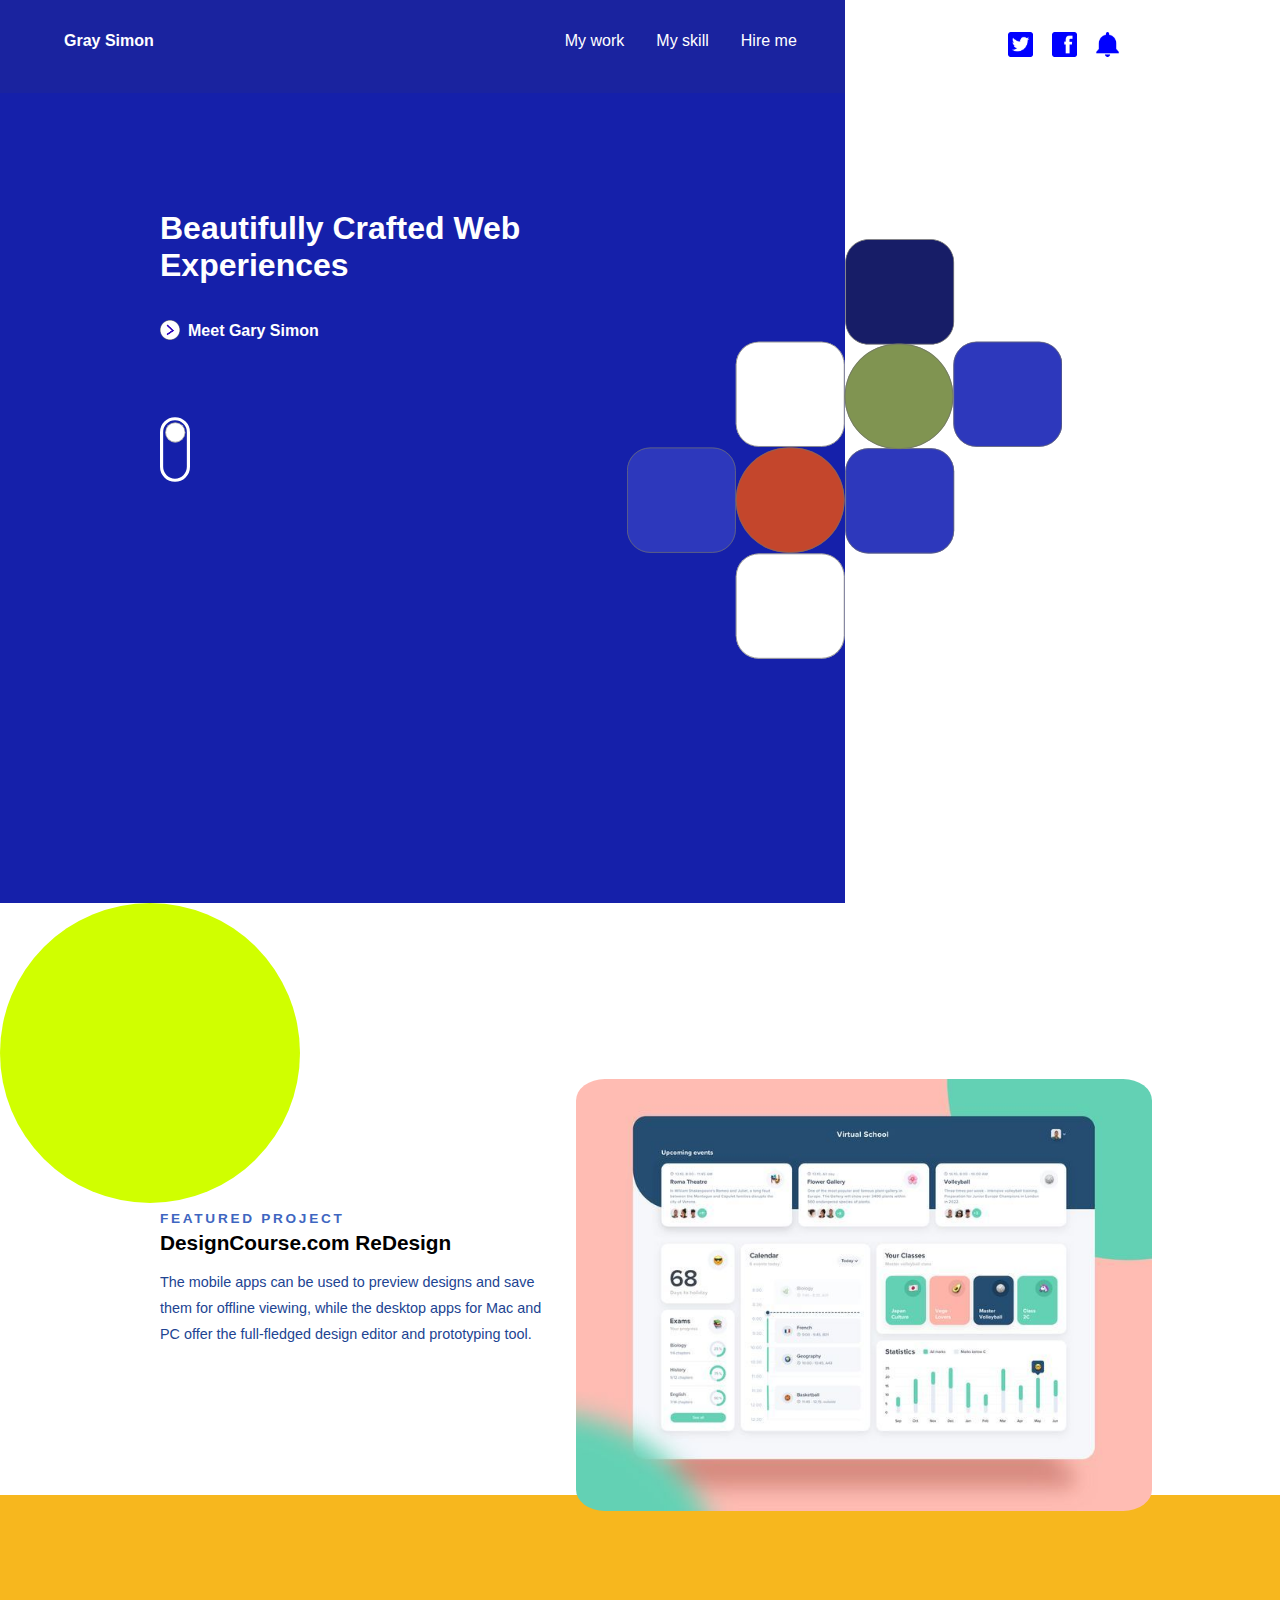
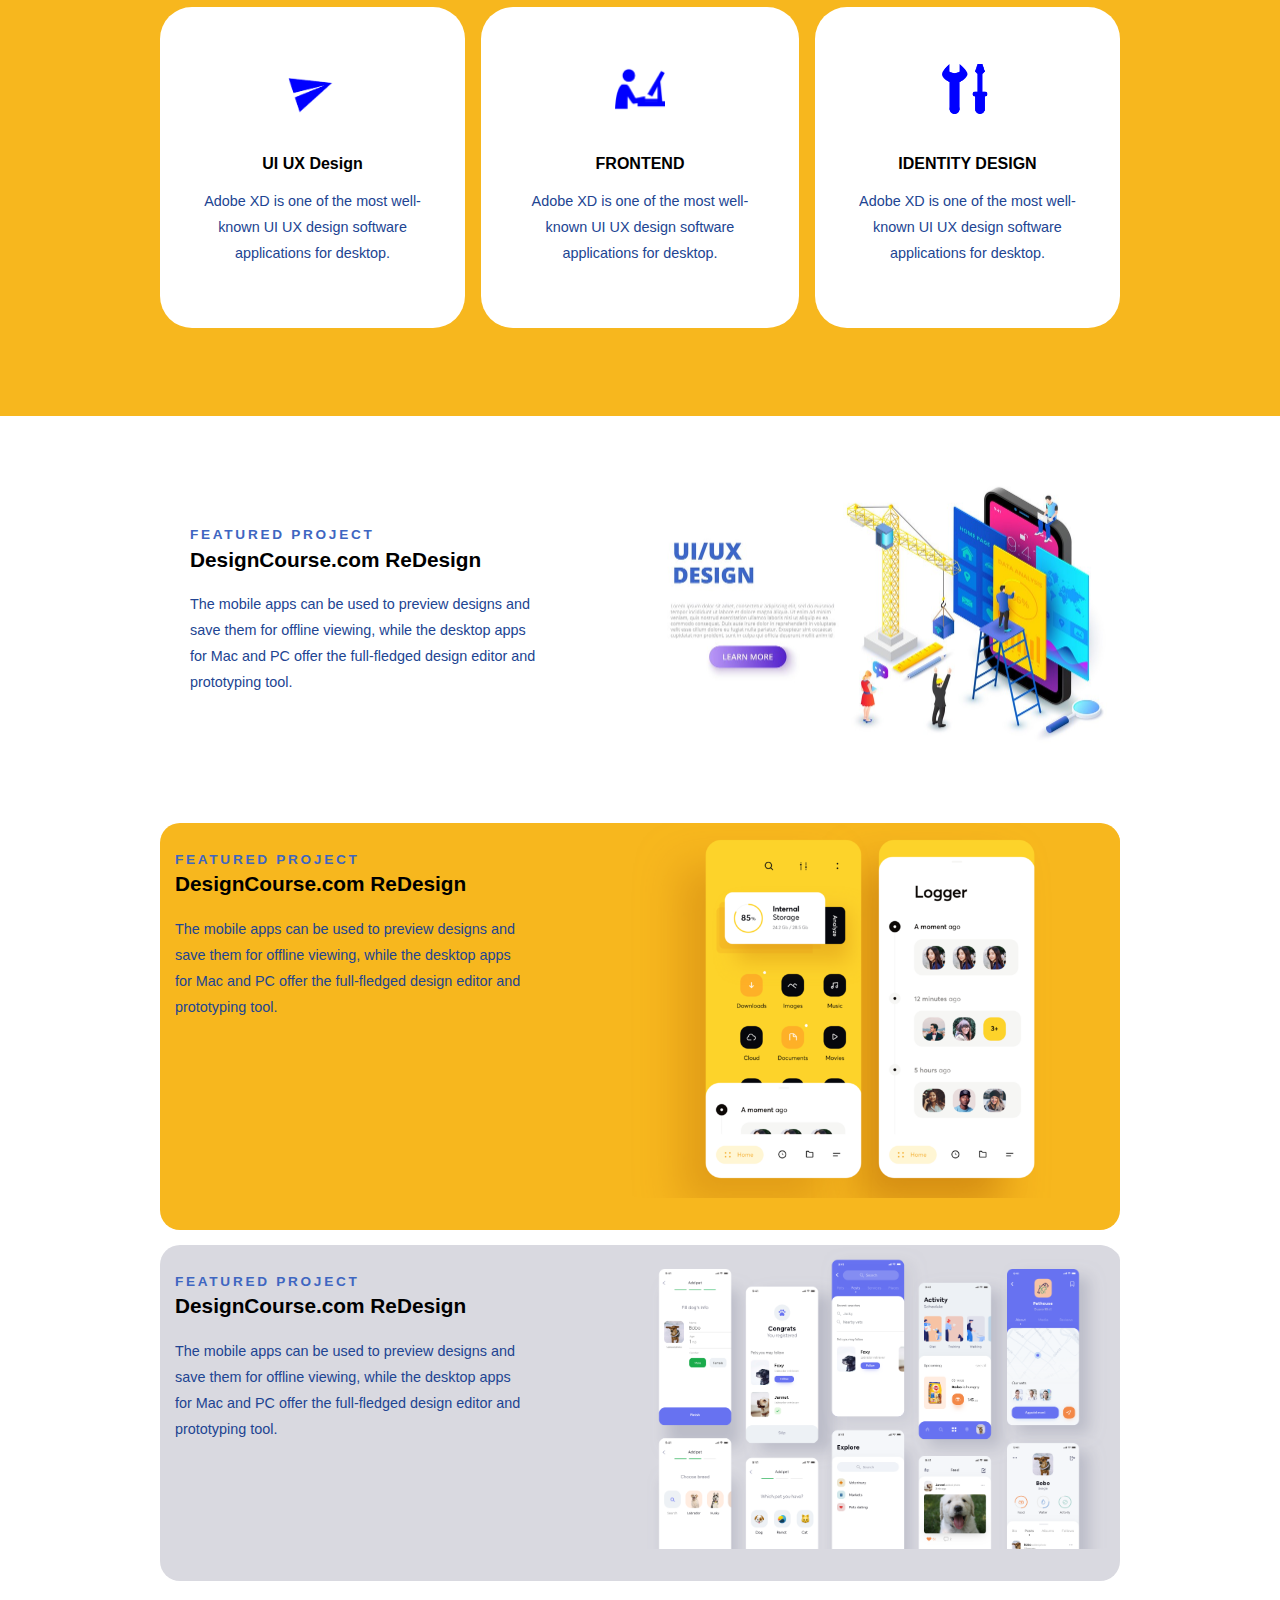
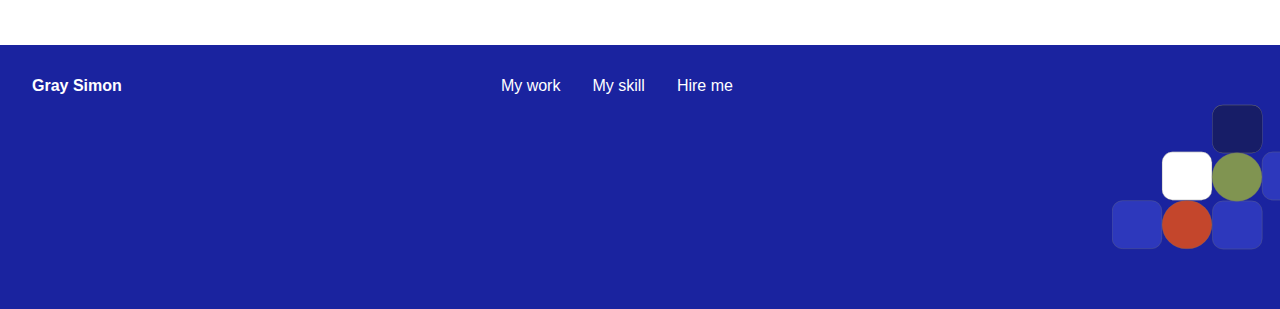
==== index.html @ 57db9a19 "Initial commit" ====
<!DOCTYPE html>
<html lang="en">
<head>
    <meta charset="UTF-8">
    <meta name="viewport" content="width=device-width, initial-scale=1.0">
    <title>Document</title>
    <link rel="stylesheet" href="css/main.css">

</head>
<body>
    
    <div class="nav-container">
        <header>
            <a href="index.html" class="logo">Gray Simon</a>

            <nav>
                <ul>
                    <li><a href="#">My work</a></li>
                    <li><a href="#">My skill</a></li>
                    <li><a href="#">Hire me</a></li>
                </ul>
            </nav>
        </header>
        <div class="social-header">
            <ul>
                <li><a href="#"><img src="images/Image 10.png" alt="skype"></a></li>
                <li><a href="#"><img src="images/Image 9.png" alt="facebook"></a></li>
                <li><a href="#"><img src="images/Image 11.png" alt="noti"></a></li>

            </ul>
        </div>
    </div>
    <div class="hero">
        <div class="content">
            <h1>Beautifully Crafted Web Experiences</h1>
            <div class=""></div>
            <div class="meet">
                <span><img src="images/Group 1.png" alt="arrow"></span>
                <p>Meet Gary Simon</p>
            </div>
            <svg class="scroll" width="57" height="123" viewBox="0 0 57 123">
                <g id="Group_10" data-name="Group 10" transform="translate(-235 -661)">
                  <g id="Rectangle_8" data-name="Rectangle 8" transform="translate(235 661)" fill="none" stroke="#fff" stroke-width="6">
                    <rect width="57" height="123" rx="28.5" stroke="none"/>
                    <rect x="3" y="3" width="51" height="117" rx="25.5" fill="none"/>
                  </g>
                  <g id="Ellipse_9" data-name="Ellipse 9" transform="translate(245 671)" fill="#fff" stroke="#707070" stroke-width="1">
                    <circle cx="19" cy="19" r="19" stroke="none"/>
                    <circle cx="19" cy="19" r="18.5" fill="none"/>
                  </g>
                </g>
              </svg>
              
        </div>
        <svg xmlns="http://www.w3.org/2000/svg" class="hero-design" width="604" height="582" viewBox="0 0 604 582">
            <g id="Group_9" data-name="Group 9" transform="translate(-950 -288)">
              <g id="Path_9" data-name="Path 9" transform="translate(1253 288)" fill="#171d67">
                <path d="M 119 145.5 L 32 145.5 C 27.74729919433594 145.5 23.62210083007813 144.6672210693359 19.73893928527832 143.0247802734375 C 15.98799991607666 141.4382629394531 12.61919975280762 139.1669464111328 9.726140022277832 136.2738647460938 C 6.833079814910889 133.3807983398438 4.561739921569824 130.0119934082031 2.975219964981079 126.2610778808594 C 1.332780003547668 122.3779220581055 0.5 118.2527008056641 0.5 114 L 0.5 32 C 0.5 27.74729919433594 1.332780003547668 23.62210083007813 2.975219964981079 19.73893928527832 C 4.561739921569824 15.98799991607666 6.833079814910889 12.61919975280762 9.726140022277832 9.726140022277832 C 12.61919975280762 6.833079814910889 15.98799991607666 4.561739921569824 19.73893928527832 2.975219964981079 C 23.62210083007813 1.332780003547668 27.74729919433594 0.5 32 0.5 L 119 0.5 C 123.2527008056641 0.5 127.3779220581055 1.332780003547668 131.2610778808594 2.975219964981079 C 135.0119934082031 4.561739921569824 138.3807983398438 6.833079814910889 141.2738647460938 9.726140022277832 C 144.1669464111328 12.61919975280762 146.4382629394531 15.98799991607666 148.0247802734375 19.73893928527832 C 149.6672210693359 23.62210083007813 150.5 27.74729919433594 150.5 32 L 150.5 114 C 150.5 118.2527008056641 149.6672210693359 122.3779220581055 148.0247802734375 126.2610778808594 C 146.4382629394531 130.0119934082031 144.1669464111328 133.3807983398438 141.2738647460938 136.2738647460938 C 138.3807983398438 139.1669464111328 135.0119934082031 141.4382629394531 131.2610778808594 143.0247802734375 C 127.3779220581055 144.6672210693359 123.2527008056641 145.5 119 145.5 Z" stroke="none"/>
                <path d="M 32 1 C 27.81458282470703 1 23.75489807128906 1.819503784179688 19.93370056152344 3.435714721679688 C 16.24235534667969 4.997024536132813 12.927001953125 7.232376098632813 10.07968139648438 10.07968139648438 C 7.232376098632813 12.927001953125 4.997024536132813 16.24235534667969 3.435714721679688 19.93370056152344 C 1.819503784179688 23.75489807128906 1 27.81458282470703 1 32 L 1 114 C 1 118.185417175293 1.819503784179688 122.2451019287109 3.435714721679688 126.0662841796875 C 4.997024536132813 129.7576141357422 7.232376098632813 133.072998046875 10.07968139648438 135.9203033447266 C 12.927001953125 138.7676239013672 16.24235534667969 141.0029602050781 19.93370056152344 142.5642852783203 C 23.75489807128906 144.1804962158203 27.81458282470703 145 32 145 L 119 145 C 123.185417175293 145 127.2451019287109 144.1804962158203 131.0662841796875 142.5642852783203 C 134.7576141357422 141.0029602050781 138.072998046875 138.7676239013672 140.9203033447266 135.9203033447266 C 143.7676239013672 133.072998046875 146.0029602050781 129.7576141357422 147.5642852783203 126.0662841796875 C 149.1804962158203 122.2451019287109 150 118.185417175293 150 114 L 150 32 C 150 27.81458282470703 149.1804962158203 23.75489807128906 147.5642852783203 19.93370056152344 C 146.0029602050781 16.24235534667969 143.7676239013672 12.927001953125 140.9203033447266 10.07968139648438 C 138.072998046875 7.232376098632813 134.7576141357422 4.997024536132813 131.0662841796875 3.435714721679688 C 127.2451019287109 1.819503784179688 123.185417175293 1 119 1 L 32 1 M 32 0 L 119 0 C 136.673095703125 0 151 14.32687377929688 151 32 L 151 114 C 151 131.673095703125 136.673095703125 146 119 146 L 32 146 C 14.32687377929688 146 0 131.673095703125 0 114 L 0 32 C 0 14.32687377929688 14.32687377929688 0 32 0 Z" stroke="none" fill="#707070"/>
              </g>
              <g id="Rectangle_10" data-name="Rectangle 10" transform="translate(1403 430)" fill="#2d38bc" stroke="#707070" stroke-width="1">
                <rect width="151" height="146" rx="32" stroke="none"/>
                <rect x="0.5" y="0.5" width="150" height="145" rx="31.5" fill="none"/>
              </g>
              <g id="Rectangle_11" data-name="Rectangle 11" transform="translate(1101 430)" fill="#fff" stroke="#707070" stroke-width="1">
                <rect width="151" height="146" rx="32" stroke="none"/>
                <rect x="0.5" y="0.5" width="150" height="145" rx="31.5" fill="none"/>
              </g>
              <g id="Rectangle_12" data-name="Rectangle 12" transform="translate(950 577)" fill="#2d38bc" stroke="#707070" stroke-width="1">
                <rect width="151" height="146" rx="32" stroke="none"/>
                <rect x="0.5" y="0.5" width="150" height="145" rx="31.5" fill="none"/>
              </g>
              <g id="Rectangle_16" data-name="Rectangle 16" transform="translate(1101 724)" fill="#fff" stroke="#707070" stroke-width="1">
                <rect width="151" height="146" rx="32" stroke="none"/>
                <rect x="0.5" y="0.5" width="150" height="145" rx="31.5" fill="none"/>
              </g>
              <g id="Rectangle_14" data-name="Rectangle 14" transform="translate(1253 578)" fill="#2d38bc" stroke="#707070" stroke-width="1">
                <rect width="151" height="146" rx="32" stroke="none"/>
                <rect x="0.5" y="0.5" width="150" height="145" rx="31.5" fill="none"/>
              </g>
              <g id="Rectangle_13" data-name="Rectangle 13" transform="translate(1101 577)" fill="#c4462c" stroke="#707070" stroke-width="1">
                <rect width="151" height="146" rx="73" stroke="none"/>
                <rect x="0.5" y="0.5" width="150" height="145" rx="72.5" fill="none"/>
              </g>
              <g id="Rectangle_15" data-name="Rectangle 15" transform="translate(1252 433)" fill="#809451" stroke="#707070" stroke-width="1">
                <rect width="151" height="146" rx="73" stroke="none"/>
                <rect x="0.5" y="0.5" width="150" height="145" rx="72.5" fill="none"/>
              </g>
            </g>
          </svg>
          
    </div>
    <section class="featured">
        <div class="left">
            <div class="inner transition2">
                <p class="subtitle">Featured Project</p>
                <a href="#" class="featured-title">DesignCourse.com ReDesign</a>
                <p class="featured-desc">The mobile apps can be used to preview designs and
                    save them for offline viewing, while the desktop apps for
                    Mac and PC offer the full-fledged design editor and prototyping tool.</p>

            </div>
        
        </div>
        <img class="right transition2" src="images/project-1.png" alt="Featured Project">
    </section>
    <section class="skills">
        <div class="skills-container">
            <ul>
                <li class="transation2">
                    <div class="icon-container one">
                        <img src="images/Image 5.png" alt="UI/UX Icon">
                    </div>
                    <p class="skill-title">UI UX Design</p>
                    <p class="featured-desc">Adobe XD is one of the 
                      most well-known UI UX design software applications for 
                      desktop.</p>

                </li>
                <li class="transation2">
                  <div class="icon-container one">
                      <img src="images/Image 6.png" alt="UI/UX Icon">
                  </div>
                  <p class="skill-title">FRONTEND </p>
                  <p class="featured-desc">Adobe XD is one of the 
                    most well-known UI UX design software applications for 
                    desktop.</p>

              </li>
              <li class="transation2">
                <div class="icon-container one">
                    <img src="images/Image 7.png" alt="UI/UX Icon">
                </div>
                <p class="skill-title">IDENTITY DESIGN</p>
                <p class="featured-desc">Adobe XD is one of the 
                  most well-known UI UX design software applications for 
                  desktop.</p>

            </li>
            </ul>
        </div>
    </section>
    <section class="portfolio">
      <div class="portfolio-container transition1">
        <div class="portfolio-left">
          <div class="inner">
            <p class="subtitle">Featured Project</p>
            <p class="featured-title">DesignCourse.com ReDesign</p>
            <p class="featured-desc">The mobile apps can be used to preview designs and
              save them for offline viewing, while the desktop apps for
              Mac and PC offer the full-fledged design editor and prototyping tool.</p>
          </div>
        </div>
        <a href="#"><img src="images/ui-design-concept.jpg" alt="Fretastic"></a>
      </div>
      <div class="portfolio-container transition2">
        <div class="ortfolio-left">
          <div class="inner">
            <p class="subtitle">Featured Project</p>
            <p class="featured-title">DesignCourse.com ReDesign</p>
            <p class="featured-desc">The mobile apps can be used to preview designs and
              save them for offline viewing, while the desktop apps for
              Mac and PC offer the full-fledged design editor and prototyping tool.</p>
          </div>
        </div>
        <a href="#"><img src="images/file-explorer_2x.png" alt="Fretastic"></a>
      </div>
      <div class="portfolio-container transition3">
        <div class="ortfolio-left">
          <div class="inner">
            <p class="subtitle">Featured Project</p>
            <p class="featured-title">DesignCourse.com ReDesign</p>
            <p class="featured-desc">The mobile apps can be used to preview designs and
              save them for offline viewing, while the desktop apps for
              Mac and PC offer the full-fledged design editor and prototyping tool.</p>
          </div>
        </div>
        <a href="#"><img src="images/phones.png" alt="Fretastic"></a>
      </div>
    </section>
    <div class="foot">
      <footer>
          <a href="index.html" class="logo">Gray Simon</a>

          <nav>
              <ul>
                  <li><a href="#">My work</a></li>
                  <li><a href="#">My skill</a></li>
                  <li><a href="#">Hire me</a></li>
              </ul>
          </nav>
      
      
        <svg class="svgfoot" xmlns="http://www.w3.org/2000/svg" width="604" height="436" viewBox="0 0 604 436">
          <g id="Group_11" data-name="Group 11" transform="translate(-950 -288)">
            <g id="Path_9" data-name="Path 9" transform="translate(1253 288)" fill="#171d67">
              <path d="M 119 145.5 L 32 145.5 C 27.74729919433594 145.5 23.62210083007813 144.6672210693359 19.73893928527832 143.0247802734375 C 15.98799991607666 141.4382629394531 12.61919975280762 139.1669464111328 9.726140022277832 136.2738647460938 C 6.833079814910889 133.3807983398438 4.561739921569824 130.0119934082031 2.975219964981079 126.2610778808594 C 1.332780003547668 122.3779220581055 0.5 118.2527008056641 0.5 114 L 0.5 32 C 0.5 27.74729919433594 1.332780003547668 23.62210083007813 2.975219964981079 19.73893928527832 C 4.561739921569824 15.98799991607666 6.833079814910889 12.61919975280762 9.726140022277832 9.726140022277832 C 12.61919975280762 6.833079814910889 15.98799991607666 4.561739921569824 19.73893928527832 2.975219964981079 C 23.62210083007813 1.332780003547668 27.74729919433594 0.5 32 0.5 L 119 0.5 C 123.2527008056641 0.5 127.3779220581055 1.332780003547668 131.2610778808594 2.975219964981079 C 135.0119934082031 4.561739921569824 138.3807983398438 6.833079814910889 141.2738647460938 9.726140022277832 C 144.1669464111328 12.61919975280762 146.4382629394531 15.98799991607666 148.0247802734375 19.73893928527832 C 149.6672210693359 23.62210083007813 150.5 27.74729919433594 150.5 32 L 150.5 114 C 150.5 118.2527008056641 149.6672210693359 122.3779220581055 148.0247802734375 126.2610778808594 C 146.4382629394531 130.0119934082031 144.1669464111328 133.3807983398438 141.2738647460938 136.2738647460938 C 138.3807983398438 139.1669464111328 135.0119934082031 141.4382629394531 131.2610778808594 143.0247802734375 C 127.3779220581055 144.6672210693359 123.2527008056641 145.5 119 145.5 Z" stroke="none"/>
              <path d="M 32 1 C 27.81458282470703 1 23.75489807128906 1.819503784179688 19.93370056152344 3.435714721679688 C 16.24235534667969 4.997024536132813 12.927001953125 7.232376098632813 10.07968139648438 10.07968139648438 C 7.232376098632813 12.927001953125 4.997024536132813 16.24235534667969 3.435714721679688 19.93370056152344 C 1.819503784179688 23.75489807128906 1 27.81458282470703 1 32 L 1 114 C 1 118.185417175293 1.819503784179688 122.2451019287109 3.435714721679688 126.0662841796875 C 4.997024536132813 129.7576141357422 7.232376098632813 133.072998046875 10.07968139648438 135.9203033447266 C 12.927001953125 138.7676239013672 16.24235534667969 141.0029602050781 19.93370056152344 142.5642852783203 C 23.75489807128906 144.1804962158203 27.81458282470703 145 32 145 L 119 145 C 123.185417175293 145 127.2451019287109 144.1804962158203 131.0662841796875 142.5642852783203 C 134.7576141357422 141.0029602050781 138.072998046875 138.7676239013672 140.9203033447266 135.9203033447266 C 143.7676239013672 133.072998046875 146.0029602050781 129.7576141357422 147.5642852783203 126.0662841796875 C 149.1804962158203 122.2451019287109 150 118.185417175293 150 114 L 150 32 C 150 27.81458282470703 149.1804962158203 23.75489807128906 147.5642852783203 19.93370056152344 C 146.0029602050781 16.24235534667969 143.7676239013672 12.927001953125 140.9203033447266 10.07968139648438 C 138.072998046875 7.232376098632813 134.7576141357422 4.997024536132813 131.0662841796875 3.435714721679688 C 127.2451019287109 1.819503784179688 123.185417175293 1 119 1 L 32 1 M 32 0 L 119 0 C 136.673095703125 0 151 14.32687377929688 151 32 L 151 114 C 151 131.673095703125 136.673095703125 146 119 146 L 32 146 C 14.32687377929688 146 0 131.673095703125 0 114 L 0 32 C 0 14.32687377929688 14.32687377929688 0 32 0 Z" stroke="none" fill="#707070"/>
            </g>
            <g id="Rectangle_10" data-name="Rectangle 10" transform="translate(1403 430)" fill="#2d38bc" stroke="#707070" stroke-width="1">
              <rect width="151" height="146" rx="32" stroke="none"/>
              <rect x="0.5" y="0.5" width="150" height="145" rx="31.5" fill="none"/>
            </g>
            <g id="Rectangle_11" data-name="Rectangle 11" transform="translate(1101 430)" fill="#fff" stroke="#707070" stroke-width="1">
              <rect width="151" height="146" rx="32" stroke="none"/>
              <rect x="0.5" y="0.5" width="150" height="145" rx="31.5" fill="none"/>
            </g>
            <g id="Rectangle_12" data-name="Rectangle 12" transform="translate(950 577)" fill="#2d38bc" stroke="#707070" stroke-width="1">
              <rect width="151" height="146" rx="32" stroke="none"/>
              <rect x="0.5" y="0.5" width="150" height="145" rx="31.5" fill="none"/>
            </g>
            <g id="Rectangle_14" data-name="Rectangle 14" transform="translate(1253 578)" fill="#2d38bc" stroke="#707070" stroke-width="1">
              <rect width="151" height="146" rx="32" stroke="none"/>
              <rect x="0.5" y="0.5" width="150" height="145" rx="31.5" fill="none"/>
            </g>
            <g id="Rectangle_13" data-name="Rectangle 13" transform="translate(1101 577)" fill="#c4462c" stroke="#707070" stroke-width="1">
              <rect width="151" height="146" rx="73" stroke="none"/>
              <rect x="0.5" y="0.5" width="150" height="145" rx="72.5" fill="none"/>
            </g>
            <g id="Rectangle_15" data-name="Rectangle 15" transform="translate(1252 433)" fill="#809451" stroke="#707070" stroke-width="1">
              <rect width="151" height="146" rx="73" stroke="none"/>
              <rect x="0.5" y="0.5" width="150" height="145" rx="72.5" fill="none"/>
            </g>
          </g>
        </svg>
      </footer>

  </div>  
</body>
</html>
---- css/main.css ----
body {
  height: 100vh;
  margin: 0;
  font-family: 'Arial';
}

ul {
  list-style-type: none;
  margin: 0;
  padding: 0;
}

a {
  text-decoration: none;
}

img {
  width: 100%;
  border-radius: 5%;
}

.nav-container a {
  color: white;
}

.nav-container {
  background: #1A239F;
  width: 100%;
}

header {
  display: -webkit-box;
  display: -ms-flexbox;
  display: flex;
  -webkit-box-pack: justify;
      -ms-flex-pack: justify;
          justify-content: space-between;
  padding: 2em;
}

header .logo {
  color: #FFFFFF;
  font-weight: bold;
}

header ul {
  display: -webkit-box;
  display: -ms-flexbox;
  display: flex;
}

header ul a {
  display: block;
  padding: 0 1em;
}

.social-header, .hero-design {
  display: none;
}

.hero {
  background: #1520AA;
  color: white;
  display: -ms-grid;
  display: grid;
  text-align: center;
  padding: 4em;
}

.meet {
  display: -webkit-box;
  display: -ms-flexbox;
  display: flex;
  margin: 0 auto;
  width: 200px;
  font-weight: bold;
}

.meet span {
  margin-top: 0.9em;
  margin-right: .5em;
  width: 20px;
}

.scroll {
  width: 30px;
  margin-top: 2em;
}

section {
  padding: 4em 2em;
  text-align: center;
}

.featured {
  position: relative;
}

.featured::before {
  content: "";
  position: absolute;
  width: 200px;
  height: 200px;
  border-radius: 50%;
  background: #d0ff00;
  top: 0;
  left: 0;
  z-index: -1;
}

.subtitle {
  text-transform: uppercase;
  font-weight: bold;
  color: #3E66C1;
  letter-spacing: .2em;
  font-size: .85em;
}

.featured-title {
  color: #000000;
  font-weight: bold;
  font-size: 1.3em;
  margin-top: -.4em;
  display: block;
}

.featured-desc {
  color: #214492;
  margin-bottom: 3em;
  font-size: .9em;
  line-height: 1.8em;
  font-weight: 500;
}

img .right .transition2 {
  border-radius: 50%;
}

.skills {
  background: #F7B71E;
}

.skills-container ul li {
  background: white;
  padding: 2em;
  border-radius: 2em;
  margin-bottom: 1.5em;
}

.skills-container ul li .icon-container {
  height: 100px;
  display: -ms-grid;
  display: grid;
  place-content: center;
  margin: 0 auto;
}

.one {
  width: 50px;
}

.skill-title {
  font-weight: bold;
}

.featured-desc {
  margin-bottom: 2em;
}

.portfolio-container {
  width: 100%;
}

.portfolio .inner {
  padding: 15px;
}

.portfolio-container a img {
  /* border-radius: 1em; */
  margin-bottom: 2em;
}

.portfolio-container.transition1 {
  background: white;
  padding: 15px;
}

.portfolio-container.transition2 {
  background: #F7B71E;
  border-radius: 20px;
  margin-bottom: 15px;
}

.portfolio-container.transition3 {
  background: #D9D9E0;
  border-radius: 20px;
}

.foot {
  background: #1A239F;
  width: 100%;
}

footer {
  display: -webkit-box;
  display: -ms-flexbox;
  display: flex;
  -webkit-box-pack: justify;
      -ms-flex-pack: justify;
          justify-content: space-between;
  padding: 2em;
}

footer .logo {
  color: #FFFFFF;
  font-weight: bold;
}

.foot a {
  color: white;
}

footer {
  background: #1A239F;
  width: 100%;
}

footer ul {
  display: -webkit-box;
  display: -ms-flexbox;
  display: flex;
}

footer ul a {
  display: block;
  padding: 0 1em;
}

.svgfoot {
  width: 200px;
  height: 200px;
}

@media only screen and (min-width: 800px) {
  .featured, .portfolio {
    text-align: left;
  }
  .featured, .portfolio-container {
    display: -ms-grid;
    display: grid;
    -ms-grid-columns: 40% auto;
        grid-template-columns: 40% auto;
  }
  .left, .portfolio-left {
    display: -ms-grid;
    display: grid;
    place-content: center;
  }
  .right {
    margin-left: 2em;
    margin-top: 1em;
  }
  .skills {
    margin-top: -5em;
    margin-bottom: -7em;
    padding-top: 7em;
  }
  .skills-container ul {
    display: -ms-grid;
    display: grid;
    -ms-grid-columns: (auto)[3];
        grid-template-columns: repeat(3, auto);
    grid-gap: 1em;
  }
  .portfolio {
    padding-top: 7em;
  }
  .portfolio-container img {
    margin-left: 2em;
  }
  .featured {
    position: relative;
  }
  .featured::before {
    content: "";
    position: absolute;
    width: 300px;
    height: 300px;
    border-radius: 50%;
    background: #d0ff00;
    margin-bottom: 10em;
    z-index: -1;
  }
  img {
    width: 100%;
    border-radius: 5%;
  }
}

@media only screen and (min-width: 1050px) {
  .hero {
    height: 90vh;
  }
  .nav-container {
    display: -ms-grid;
    display: grid;
    -ms-grid-columns: 66% auto;
        grid-template-columns: 66% auto;
    background: unset;
  }
  .nav-container header {
    background: #1A239F;
    padding: 2em 2em 2em 4em;
  }
  .featured::before {
    content: "";
    position: absolute;
    width: 300px;
    height: 300px;
    border-radius: 50%;
    background: #d0ff00;
    margin-bottom: 10em;
    z-index: -1;
  }
  .social-header {
    padding: 2em 4em 2em 0;
  }
  section {
    padding: 4em;
  }
  .social-header {
    display: block;
  }
  .social-header ul {
    display: -webkit-box;
    display: -ms-flexbox;
    display: flex;
    -webkit-box-pack: justify;
        -ms-flex-pack: justify;
            justify-content: space-between;
    width: 7em;
    float: right;
  }
  .social-header img {
    width: 25px;
  }
  .hero {
    display: -ms-grid;
    display: grid;
    -ms-grid-columns: 66% auto;
        grid-template-columns: 66% auto;
    background: unset;
    padding: 0;
  }
  .hero .content {
    background: #1520AA;
    padding: 6em 8em 6em 4em;
    text-align: left;
  }
  .meet {
    margin: unset;
  }
  .hero-design {
    display: unset;
    margin-left: -50%;
    margin-top: 15%;
    width: 100%;
  }
  .portfolio img {
    float: right;
    max-width: 500px;
  }
}

@media only screen and (min-width: 1250px) {
  header {
    padding: 2em 2em 2em 10em;
  }
  .social-header {
    padding: 2em 10em 2em 0;
  }
  section {
    padding: 10em 10em 4em 10em;
  }
  .hero .content {
    padding: 6em 8em 6em 10em;
  }
}

@media only screen and (min-width: 1550px) {
  header {
    padding: 2em 2em 2em 20em;
  }
  .social-header {
    padding: 2em 20em 2em 0;
  }
  .section {
    padding: 6em 20em 4em 20em;
  }
  .hero .content {
    padding: 9em 20em 6em 20em;
  }
}
/*# sourceMappingURL=main.css.map */
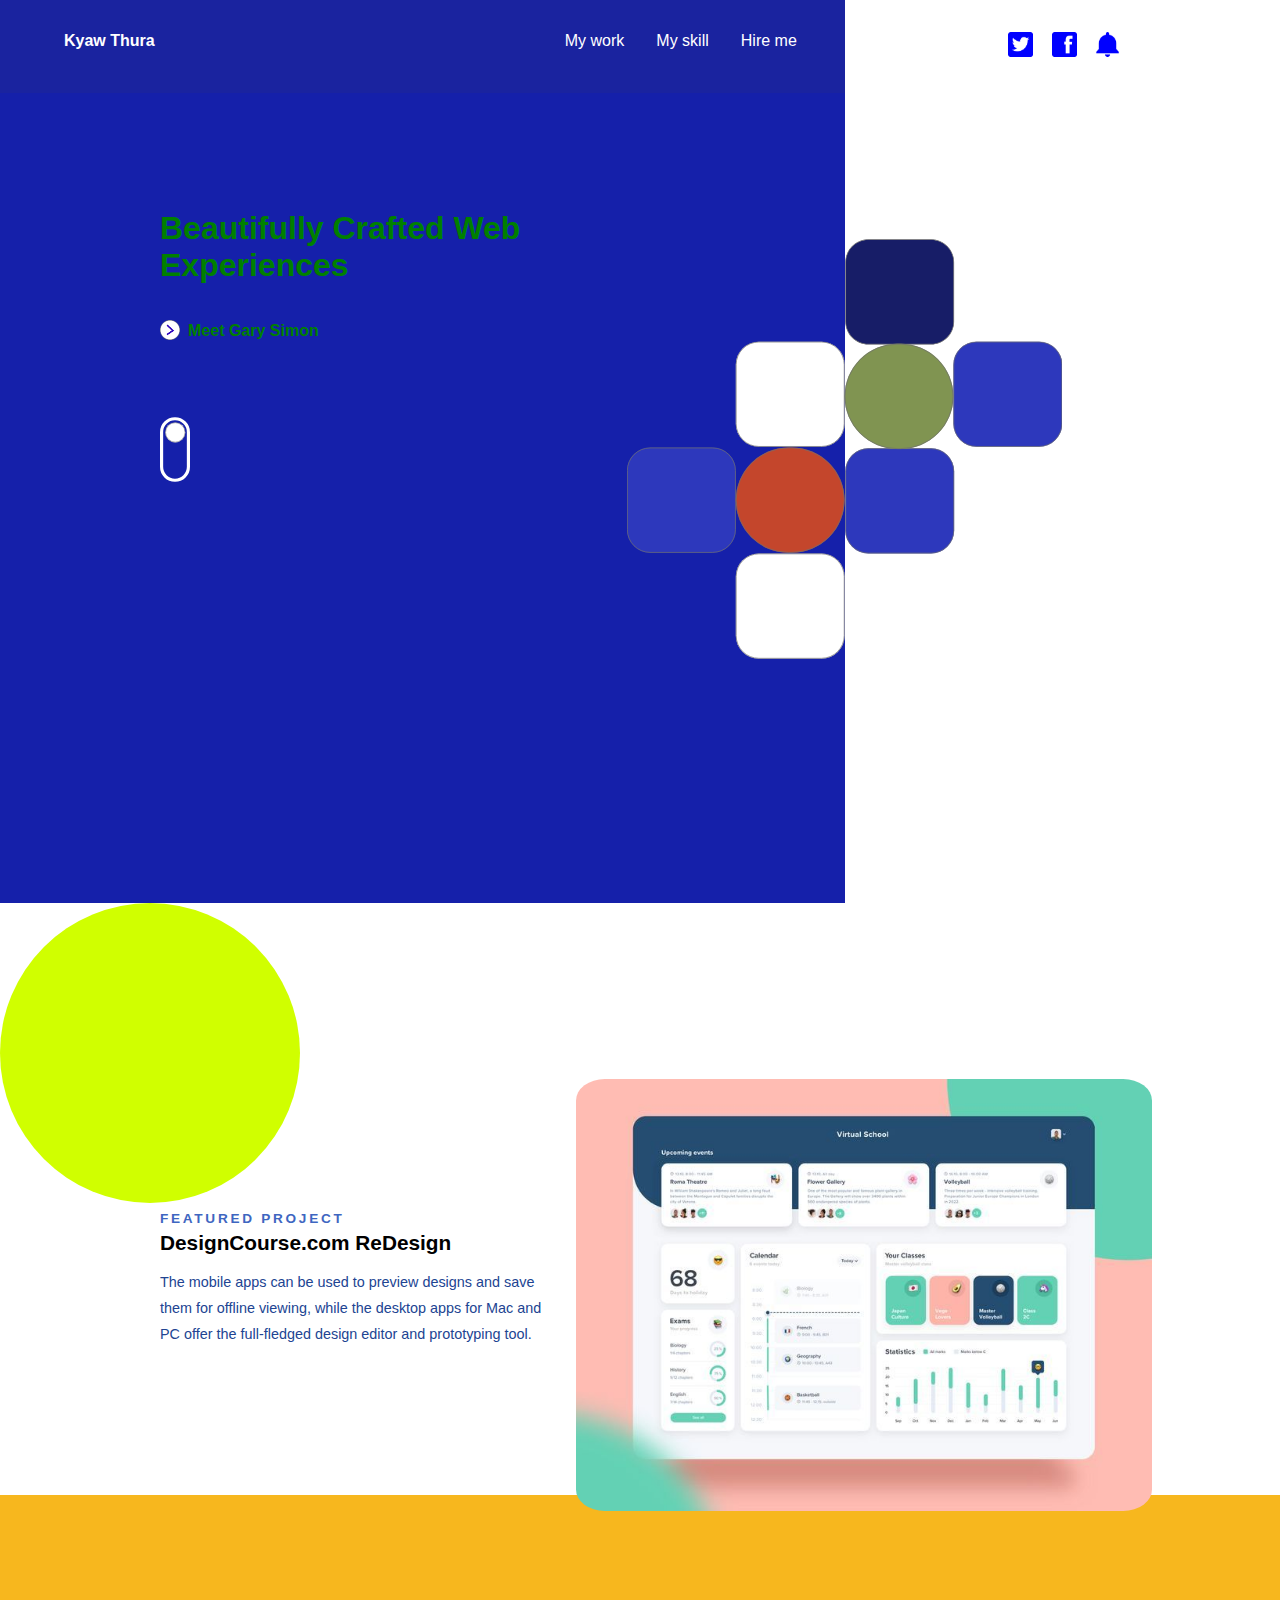
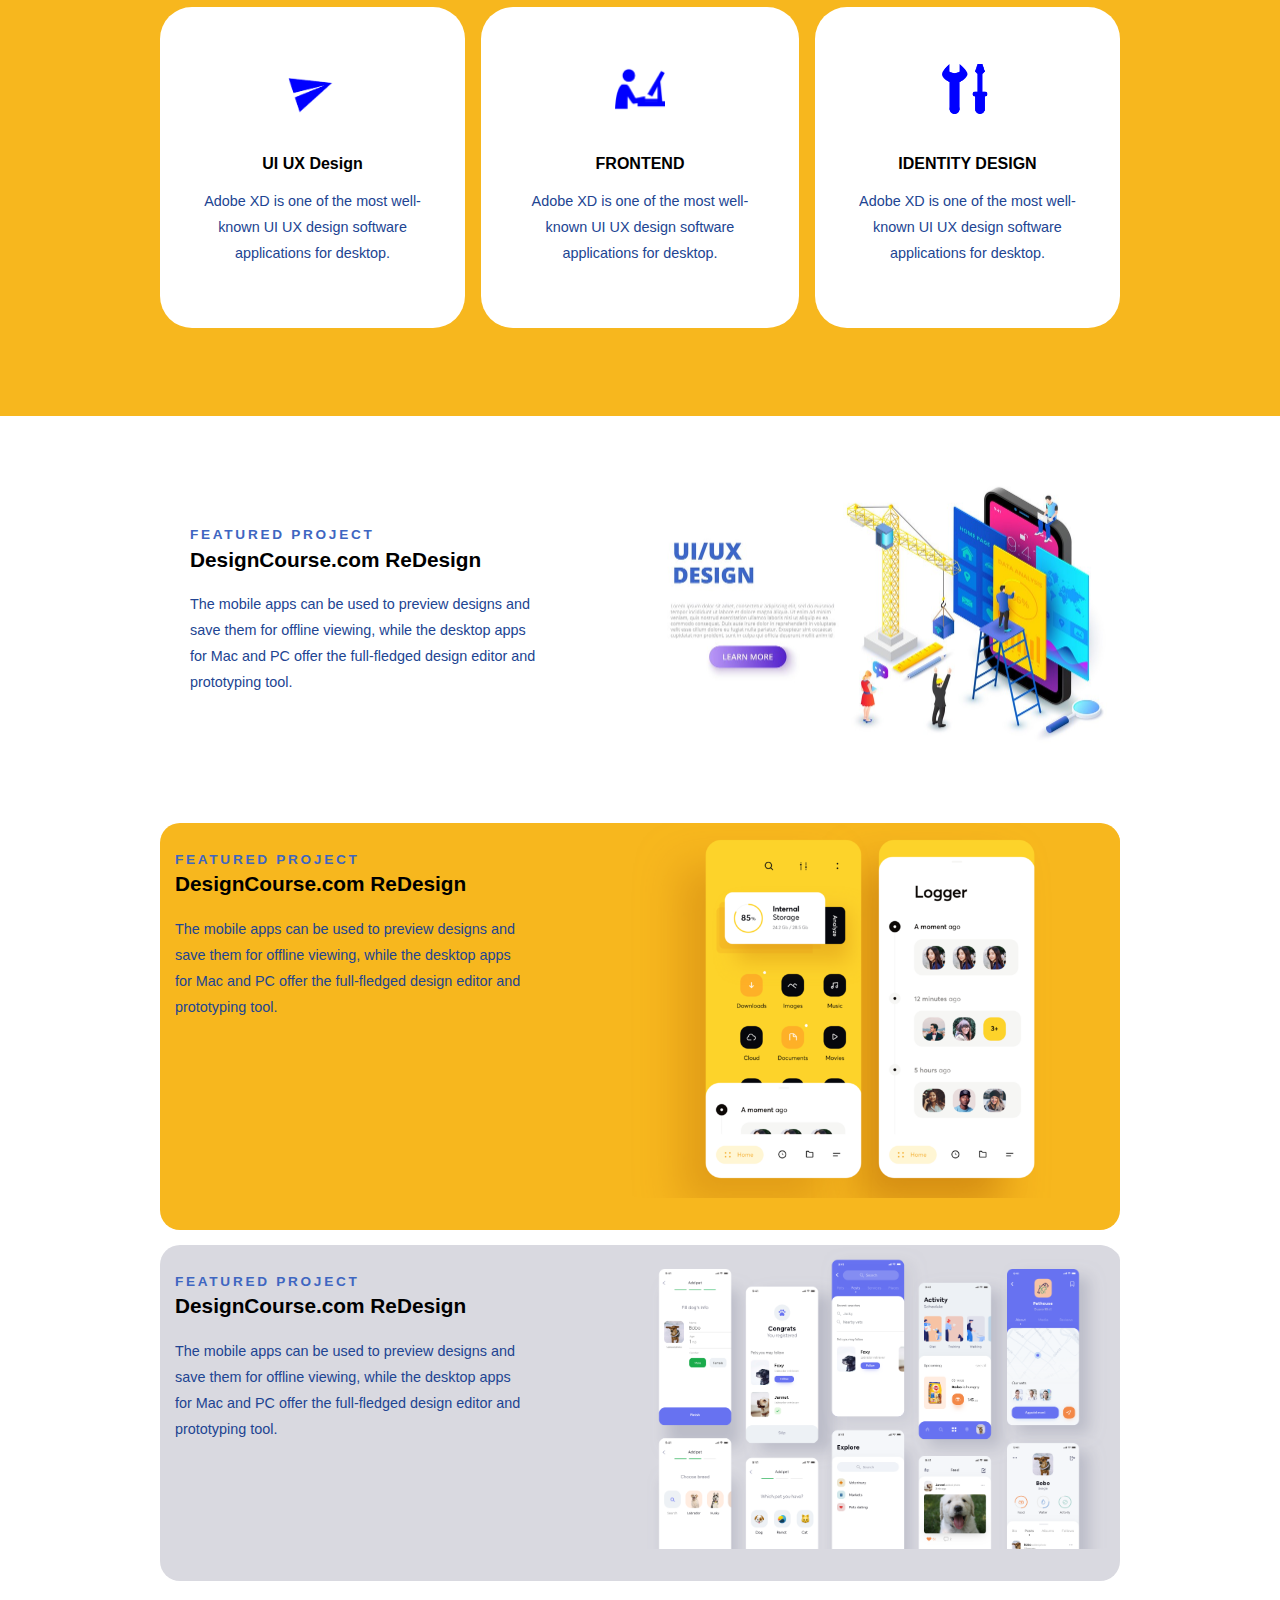
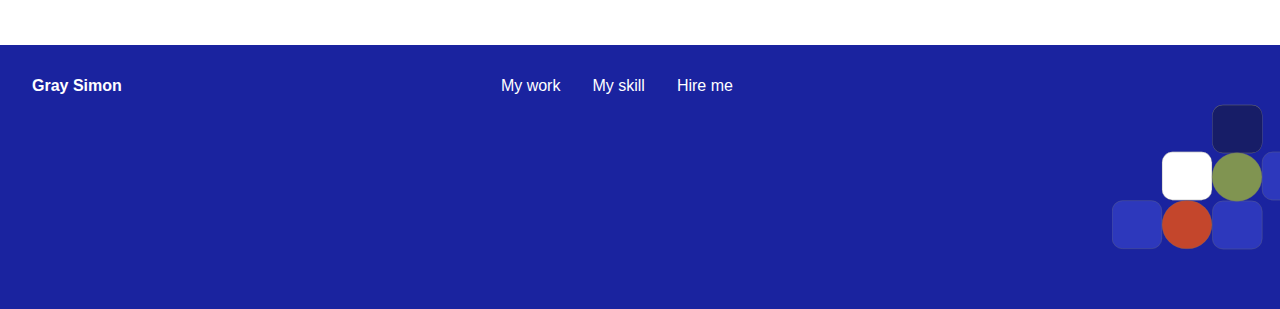
==== commit adc02f8a: "Update index.html" ====
--- a/index.html
+++ b/index.html
@@ -11,7 +11,7 @@
     
     <div class="nav-container">
         <header>
-            <a href="index.html" class="logo">Gray Simon</a>
+            <a href="index.html" class="logo">Kyaw Thura</a>
 
             <nav>
                 <ul>
--- a/css/main.css
+++ b/css/main.css
@@ -60,7 +60,7 @@
 
 .hero {
   background: #1520AA;
-  color: white;
+  color: green;
   display: -ms-grid;
   display: grid;
   text-align: center;
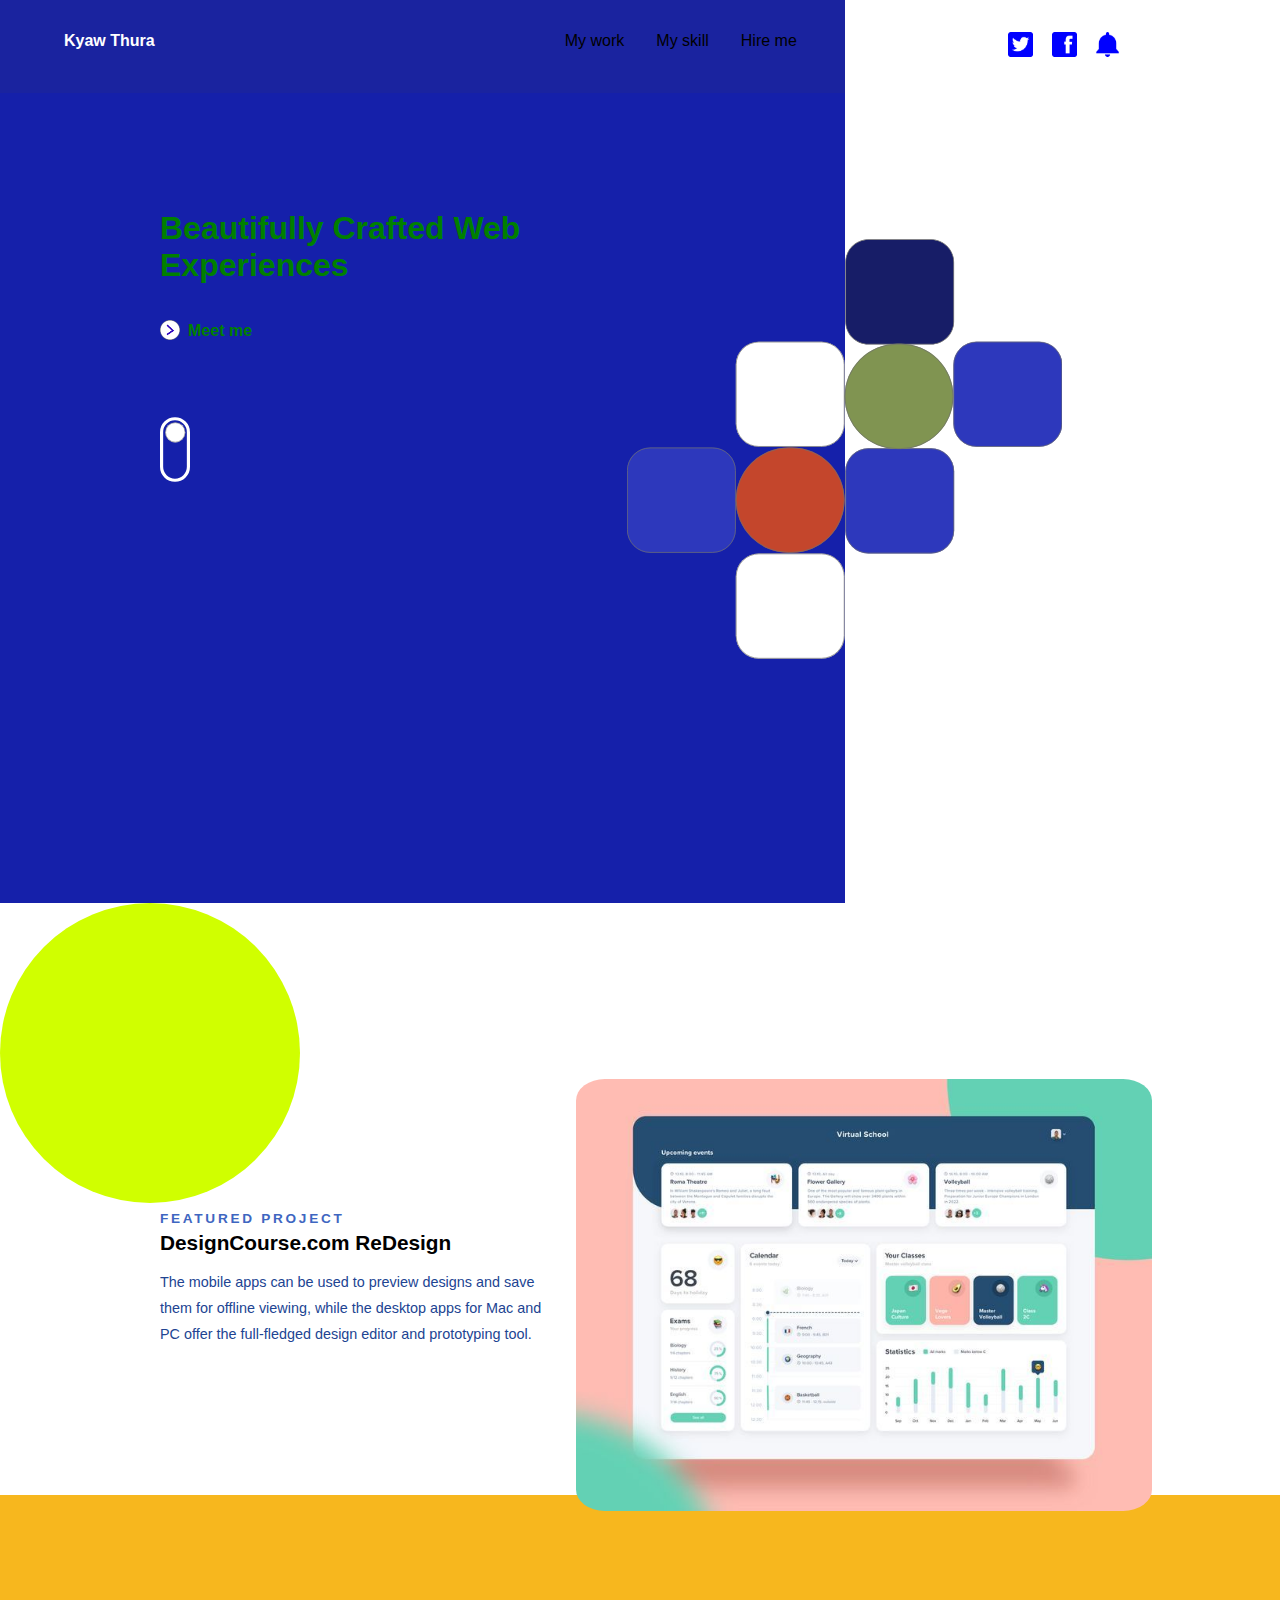
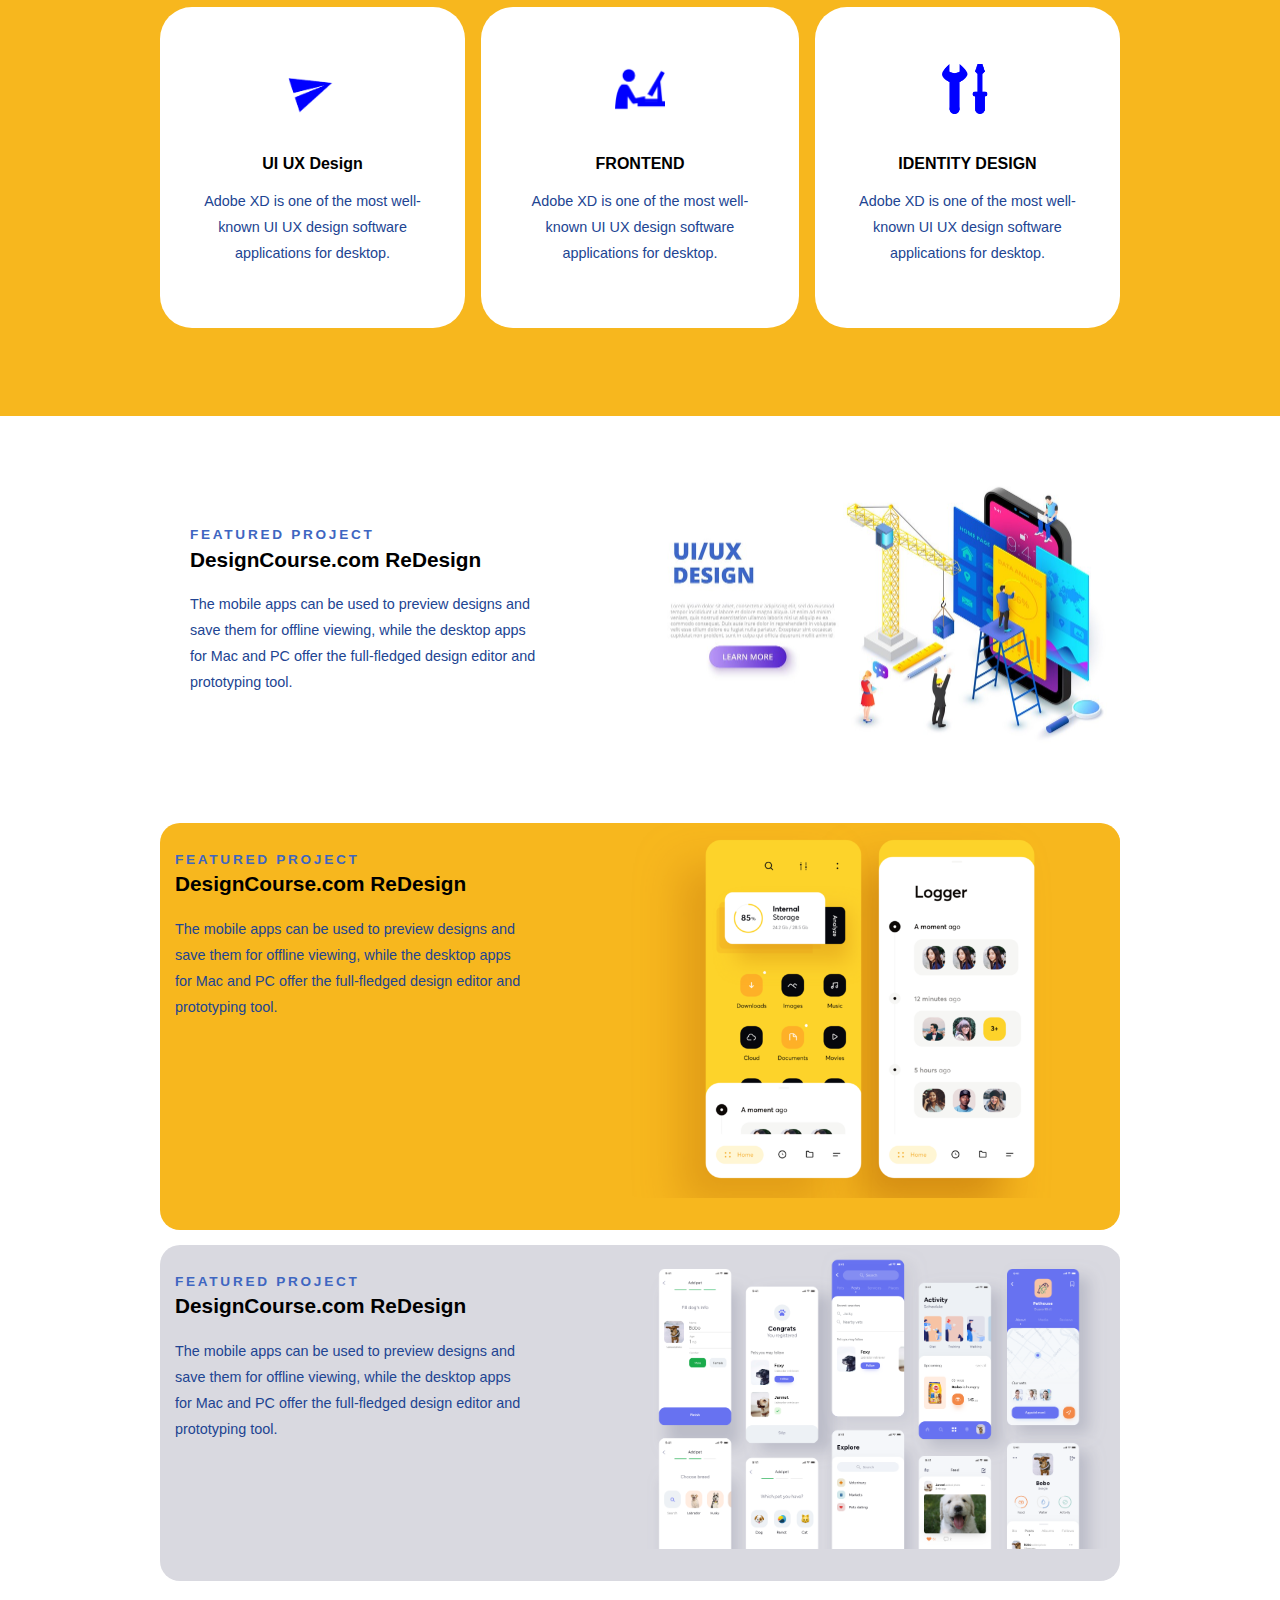
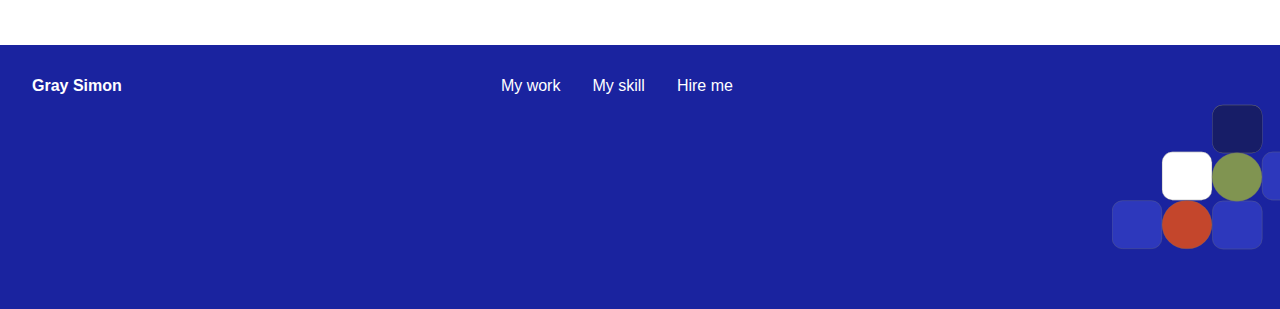
==== commit 9b74f96a: "Update index.html" ====
--- a/index.html
+++ b/index.html
@@ -36,7 +36,7 @@
             <div class=""></div>
             <div class="meet">
                 <span><img src="images/Group 1.png" alt="arrow"></span>
-                <p>Meet Gary Simon</p>
+                <p>Meet me</p>
             </div>
             <svg class="scroll" width="57" height="123" viewBox="0 0 57 123">
                 <g id="Group_10" data-name="Group 10" transform="translate(-235 -661)">
@@ -227,4 +227,4 @@
 
   </div>  
 </body>
-</html>+</html>
--- a/css/main.css
+++ b/css/main.css
@@ -20,7 +20,7 @@
 }
 
 .nav-container a {
-  color: white;
+  color: black;
 }
 
 .nav-container {
